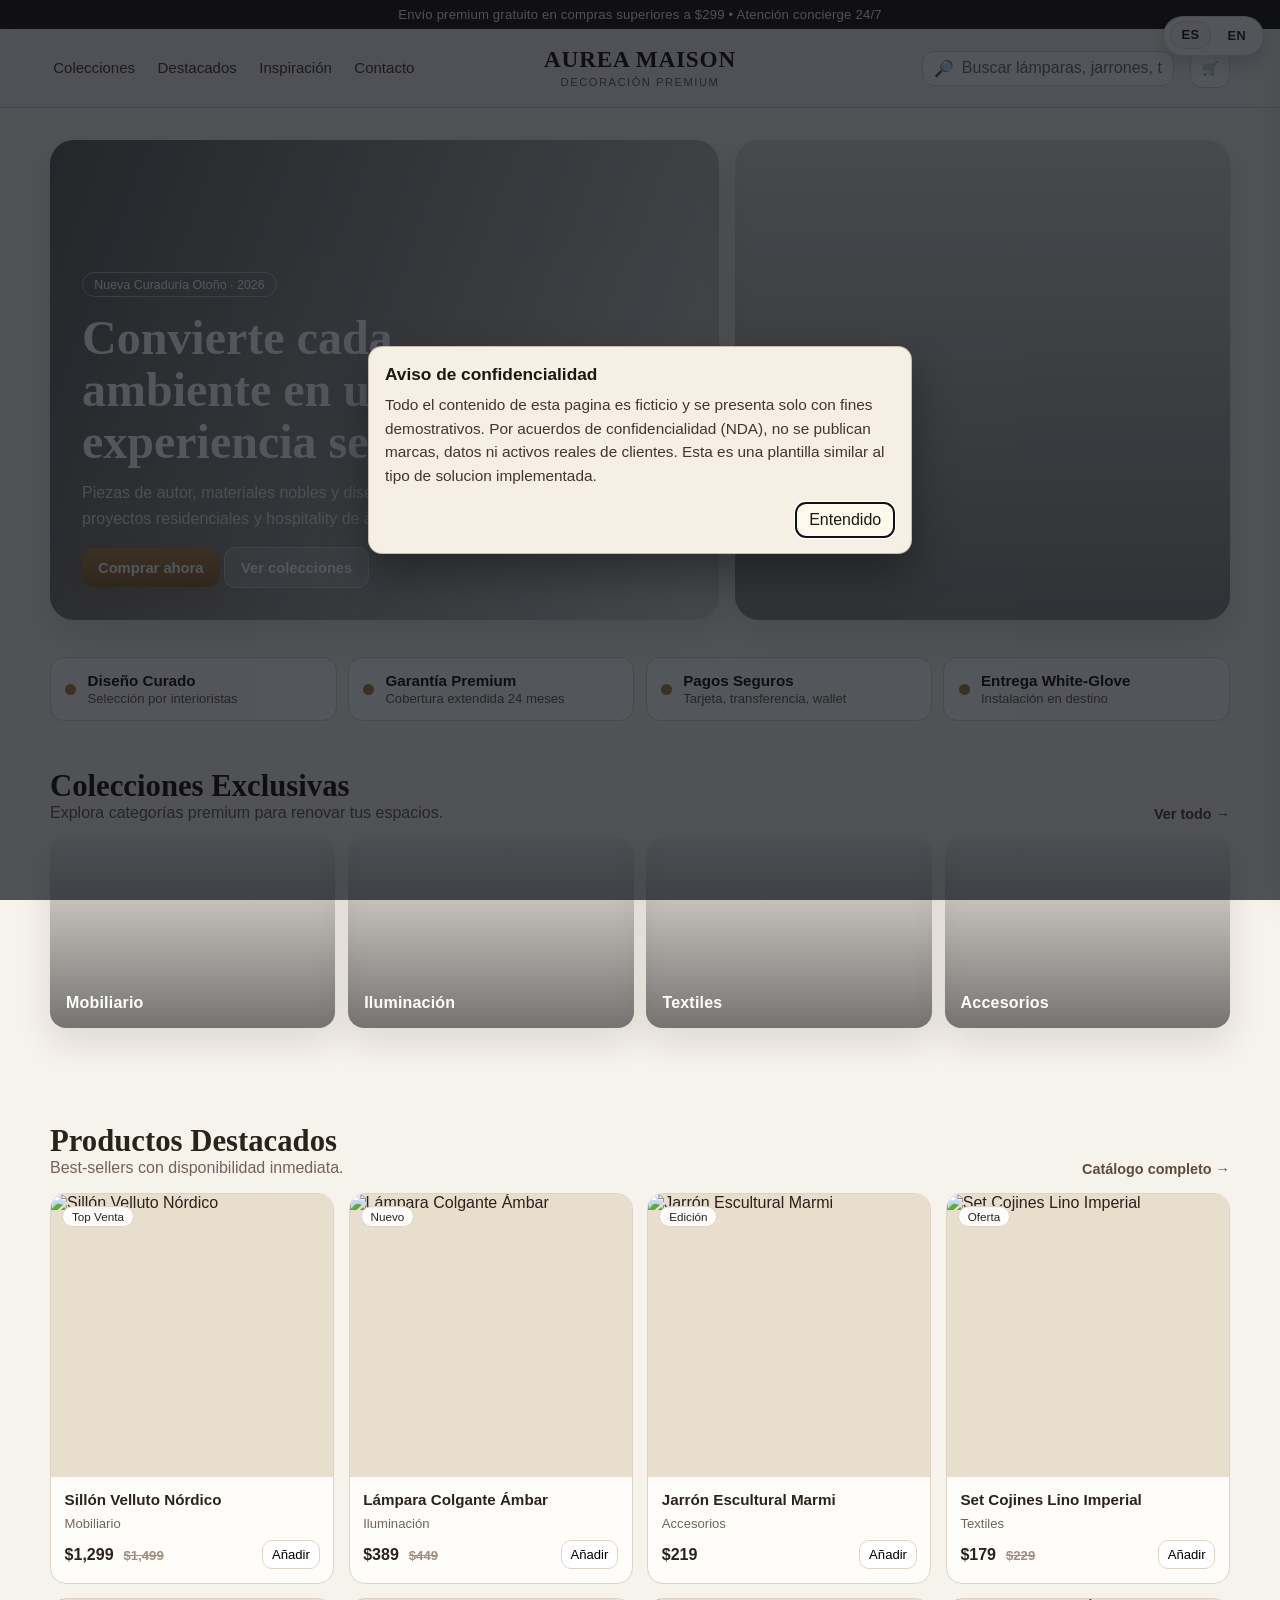
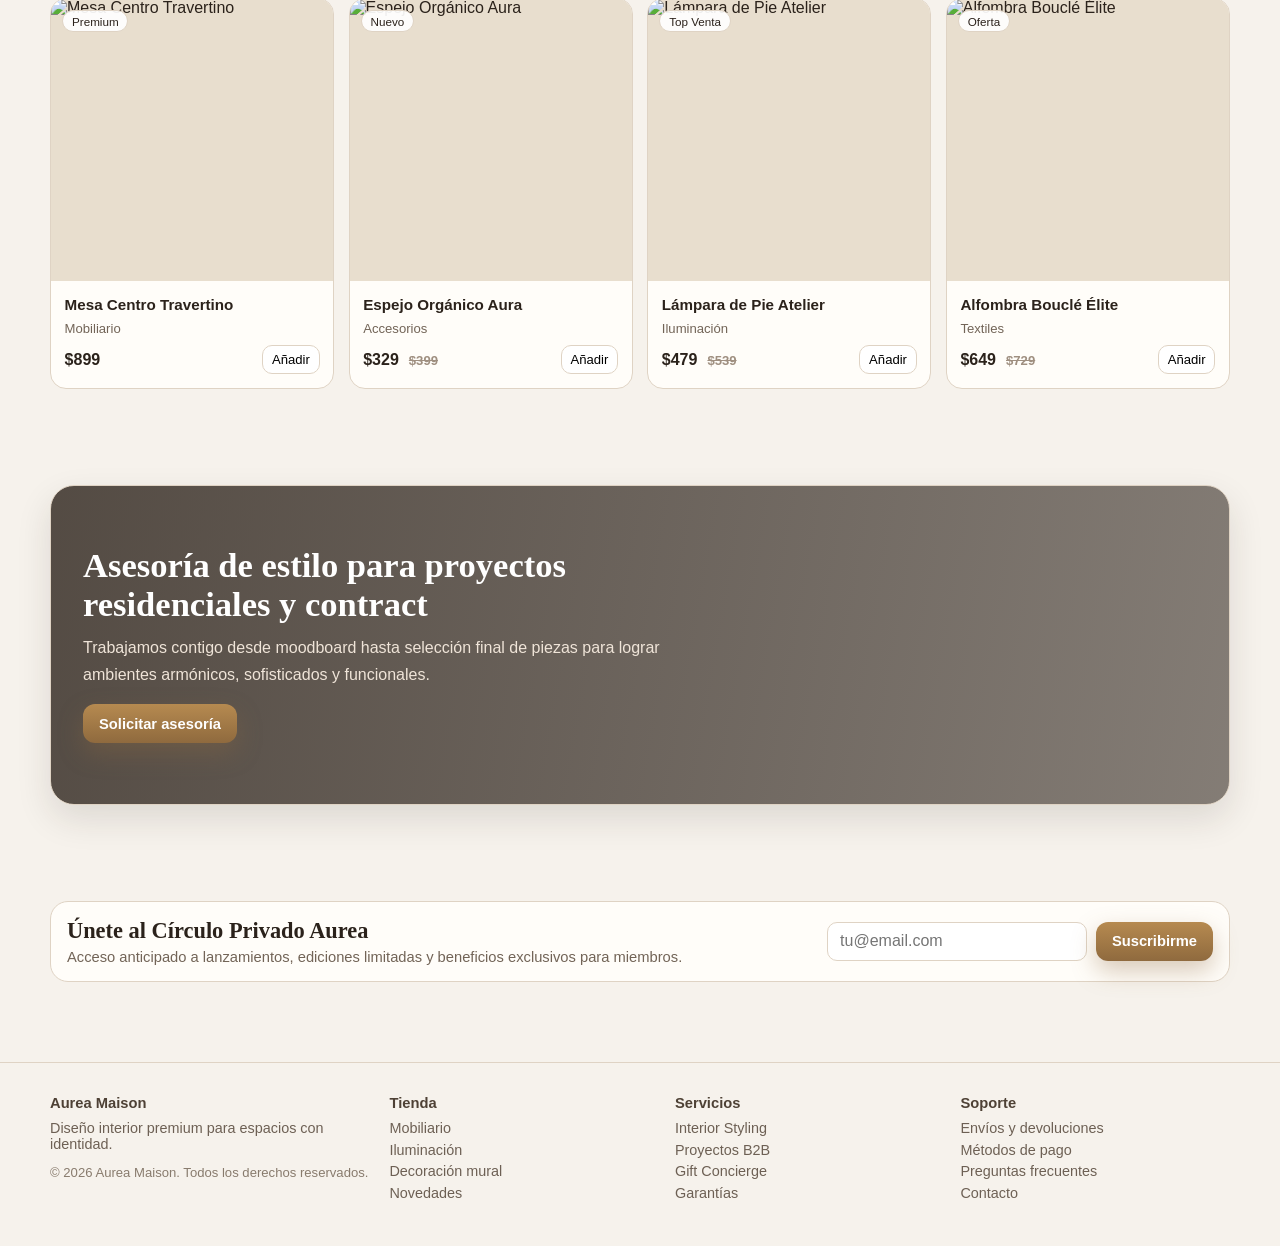
==== proyectos/ecommerce-decoracion-premium.html @ 163f564c "Portafolio Completo" ====
<!DOCTYPE html>
<html lang="es">
<head>
  <meta charset="UTF-8" />
  <meta name="viewport" content="width=device-width, initial-scale=1.0" />
  <title>Aurea Maison | Decoración Premium</title>
  <meta name="description" content="Ecommerce premium de decoración: muebles, iluminación, textiles y piezas de autor para elevar tus espacios." />
  <style>
    :root{
      --bg:#f6f2ec;
      --bg-soft:#efe8de;
      --paper:#fffdf9;
      --text:#2b221b;
      --muted:#726457;
      --gold:#b68a50;
      --gold-dark:#8f6a3e;
      --line:#dfd3c4;
      --ok:#2f7d57;
      --danger:#9f3b3b;
      --radius:16px;
      --shadow:0 14px 35px rgba(43,34,27,.12);
      --max:1180px;
    }

    *{box-sizing:border-box;margin:0;padding:0}
    html,body{
      font-family:"Inter","Segoe UI",Roboto,Arial,sans-serif;
      background: radial-gradient(1200px 500px at 100% -20%, #f2e7d8 0%, transparent 55%),var(--bg);
      color:var(--text);
      scroll-behavior:smooth;
    }
    a{text-decoration:none;color:inherit}
    img{max-width:100%;display:block}

    .container{width:min(100% - 2rem, var(--max));margin-inline:auto}

    /* Top bar */
    .topbar{
      background:#2f271f;
      color:#f7efe4;
      font-size:.82rem;
      padding:.45rem 0;
      text-align:center;
      letter-spacing:.2px;
    }

    /* Header */
    header{
      position:sticky;top:0;z-index:60;
      backdrop-filter: blur(8px);
      background:rgba(246,242,236,.86);
      border-bottom:1px solid var(--line);
    }
    .nav{
      min-height:78px;
      display:grid;
      grid-template-columns:1fr auto 1fr;
      align-items:center;
      gap:1rem;
    }
    .nav-left,.nav-right{
      display:flex;align-items:center;gap:1rem;
    }
    .nav-right{justify-content:flex-end}
    .brand{
      justify-self:center;
      text-align:center;
      line-height:1.1;
    }
    .brand h1{
      font-family: "Times New Roman", Georgia, serif;
      font-weight:600;
      letter-spacing:.8px;
      font-size:1.45rem;
    }
    .brand small{
      color:var(--muted);
      letter-spacing:1.5px;
      font-size:.7rem;
      text-transform:uppercase;
    }

    .menu{
      display:flex;gap:1rem;align-items:center;font-size:.94rem;color:#4f4339;
    }
    .menu a{padding:.35rem .2rem;border-bottom:1px solid transparent}
    .menu a:hover{border-color:#7b6857}

    .icon-btn{
      border:1px solid var(--line);
      background:var(--paper);
      width:40px;height:40px;border-radius:12px;
      display:grid;place-items:center;cursor:pointer;
      transition:.2s ease;
    }
    .icon-btn:hover{transform:translateY(-1px);box-shadow:var(--shadow)}
    .menu-toggle{display:none}

    .search{
      display:flex;align-items:center;gap:.5rem;
      border:1px solid var(--line);
      background:var(--paper);
      border-radius:12px;padding:.45rem .7rem;
      min-width:220px;
    }
    .search input{
      border:0;background:transparent;outline:none;width:100%;
      font:inherit;color:var(--text);
    }

    /* Hero */
    .hero{padding:2rem 0 1.5rem}
    .hero-grid{
      display:grid;grid-template-columns:1.15fr .85fr;gap:1rem;
    }
    .hero-main,.hero-side{
      border-radius:24px;overflow:hidden;position:relative;
      min-height:480px;
      box-shadow:var(--shadow);
    }
    .hero-main{
      background:
        linear-gradient(110deg, rgba(28,22,17,.62), rgba(28,22,17,.15)),
        url('https://images.unsplash.com/photo-1616594039964-3d5d5edbcb67?auto=format&fit=crop&w=1400&q=80') center/cover no-repeat;
    }
    .hero-side{
      background:
        linear-gradient(180deg, rgba(28,22,17,.12), rgba(28,22,17,.45)),
        url('https://images.unsplash.com/photo-1616627547584-bf28cee262db?auto=format&fit=crop&w=1000&q=80') center/cover no-repeat;
    }

    .hero-content{
      position:absolute;left:2rem;bottom:2rem;color:#fff;max-width:70%;
    }
    .pill{
      display:inline-block;
      border:1px solid rgba(255,255,255,.45);
      padding:.3rem .7rem;border-radius:999px;
      font-size:.78rem;margin-bottom:.9rem;
      backdrop-filter:blur(2px);
    }
    .hero h2{
      font-family:"Times New Roman",Georgia,serif;
      font-size:clamp(1.8rem,3.8vw,3rem);
      font-weight:600;line-height:1.08;margin-bottom:.8rem;
    }
    .hero p{color:#f1e9df;line-height:1.6;margin-bottom:1rem}
    .btn{
      border:0;cursor:pointer;border-radius:12px;
      padding:.72rem 1rem;font-weight:600;font-size:.92rem;
      display:inline-flex;align-items:center;gap:.45rem;transition:.2s ease;
    }
    .btn-gold{
      background:linear-gradient(180deg,var(--gold),var(--gold-dark));
      color:#fff;
      box-shadow:0 10px 25px rgba(143,106,62,.35);
    }
    .btn-gold:hover{transform:translateY(-1px)}
    .btn-light{
      background:rgba(255,255,255,.16);color:#fff;border:1px solid rgba(255,255,255,.35)
    }

    /* KPI strip */
    .strip{padding:.8rem 0 0}
    .strip-grid{
      display:grid;grid-template-columns:repeat(4,1fr);gap:.7rem;
    }
    .strip-card{
      border:1px solid var(--line);
      background:var(--paper);
      border-radius:14px;padding:.85rem .9rem;
      display:flex;gap:.7rem;align-items:center;
    }
    .dot{
      width:11px;height:11px;border-radius:999px;background:var(--gold)
    }
    .strip-card strong{display:block;font-size:.95rem}
    .strip-card span{font-size:.82rem;color:var(--muted)}

    /* Sections */
    section{padding:3rem 0}
    .sec-head{display:flex;justify-content:space-between;align-items:end;gap:1rem;margin-bottom:1rem}
    .sec-head h3{
      font-family:"Times New Roman",Georgia,serif;
      font-size:clamp(1.4rem,2.4vw,2rem);
      font-weight:600;
    }
    .sec-head p{color:var(--muted)}
    .link{color:#5f4c39;font-weight:600;font-size:.9rem}

    /* Categories */
    .cats{
      display:grid;grid-template-columns:repeat(4,1fr);gap:.8rem;
    }
    .cat{
      border-radius:16px;overflow:hidden;position:relative;min-height:190px;
      box-shadow:var(--shadow);
    }
    .cat::after{
      content:"";position:absolute;inset:0;
      background:linear-gradient(180deg,rgba(0,0,0,.05),rgba(0,0,0,.52));
    }
    .cat span{
      position:absolute;left:1rem;bottom:1rem;color:#fff;z-index:1;
      font-weight:600;letter-spacing:.2px
    }

    /* Products */
    .products{
      display:grid;grid-template-columns:repeat(4,1fr);gap:.9rem;
    }
    .card{
      border:1px solid var(--line);
      background:var(--paper);
      border-radius:16px;overflow:hidden;
      transition:.2s ease;position:relative;
    }
    .card:hover{transform:translateY(-3px);box-shadow:var(--shadow)}
    .thumb{
      aspect-ratio: 1 / 1;
      background:#e8dece;
      overflow:hidden;
    }
    .thumb img{width:100%;height:100%;object-fit:cover}
    .badge{
      position:absolute;left:.7rem;top:.7rem;
      background:rgba(255,255,255,.92);
      border:1px solid var(--line);
      border-radius:999px;font-size:.73rem;
      padding:.2rem .55rem;
    }
    .info{padding:.85rem}
    .title{font-size:.95rem;font-weight:600;line-height:1.35;margin-bottom:.35rem}
    .meta{font-size:.82rem;color:var(--muted);margin-bottom:.55rem}
    .price-row{display:flex;justify-content:space-between;align-items:center;gap:.5rem}
    .price{font-weight:700}
    .old{font-size:.82rem;color:#9f8f80;text-decoration:line-through;margin-left:.35rem}
    .mini-btn{
      border:1px solid var(--line);background:#fff;border-radius:10px;
      padding:.38rem .55rem;font-size:.82rem;cursor:pointer;
    }

    /* Story banner */
    .story{
      border:1px solid var(--line);
      background:
        linear-gradient(100deg, rgba(38,28,20,.78), rgba(38,28,20,.55)),
        url('https://images.unsplash.com/photo-1616047006789-b7af5afb8c20?auto=format&fit=crop&w=1600&q=80') center/cover no-repeat;
      border-radius:24px;min-height:320px;
      display:flex;align-items:center;
      padding:2rem;color:#fff;
      box-shadow:var(--shadow);
    }
    .story .content{max-width:620px}
    .story h3{
      font-family:"Times New Roman",Georgia,serif;
      font-size:clamp(1.5rem,2.7vw,2.3rem);
      margin-bottom:.7rem;font-weight:600;
    }
    .story p{color:#efe4d8;line-height:1.65;margin-bottom:1rem}

    /* Newsletter + footer */
    .newsletter{
      border:1px solid var(--line);
      background:var(--paper);
      border-radius:18px;padding:1rem;
      display:grid;grid-template-columns:1fr auto;gap:1rem;align-items:center;
    }
    .newsletter p{color:var(--muted);font-size:.92rem}
    .news-form{display:flex;gap:.55rem;flex-wrap:wrap;justify-content:flex-end}
    .news-form input{
      border:1px solid var(--line);background:#fff;border-radius:10px;
      padding:.62rem .75rem;min-width:260px;font:inherit;
    }

    footer{
      margin-top:2rem;padding:2rem 0 2.5rem;border-top:1px solid var(--line);
      color:#6d6054;font-size:.9rem;
    }
    .foot{
      display:grid;grid-template-columns:1.2fr 1fr 1fr 1fr;gap:1rem;
    }
    .foot h4{font-size:.92rem;color:#4e4135;margin-bottom:.55rem}
    .foot ul{list-style:none}
    .foot li{margin-bottom:.35rem}
    .subtle{font-size:.82rem;color:#887b6d;margin-top:.8rem}

    /* Cart Drawer */
    .drawer{
      position:fixed;top:0;right:-420px;width:400px;max-width:100%;
      height:100%;background:var(--paper);z-index:100;
      border-left:1px solid var(--line);
      box-shadow:-14px 0 35px rgba(0,0,0,.12);
      transition:.25s ease;display:flex;flex-direction:column;
    }
    .drawer.open{right:0}
    .drawer-head,.drawer-foot{
      padding:1rem;border-bottom:1px solid var(--line);
    }
    .drawer-foot{border-bottom:0;border-top:1px solid var(--line);margin-top:auto}
    .drawer-list{padding:1rem;display:grid;gap:.7rem;max-height:55vh;overflow:auto}
    .item{
      border:1px solid var(--line);border-radius:12px;padding:.6rem;
      display:grid;grid-template-columns:62px 1fr auto;gap:.55rem;align-items:center;
      background:#fff;
    }
    .item img{width:62px;height:62px;object-fit:cover;border-radius:8px}
    .qty{
      display:inline-flex;align-items:center;border:1px solid var(--line);border-radius:8px;overflow:hidden
    }
    .qty button{
      border:0;background:#f6efe6;width:24px;height:24px;cursor:pointer
    }
    .qty span{width:24px;text-align:center;font-size:.85rem}
    .overlay{
      position:fixed;inset:0;background:rgba(0,0,0,.25);
      backdrop-filter:blur(1px);opacity:0;pointer-events:none;transition:.2s;z-index:90;
    }
    .overlay.show{opacity:1;pointer-events:auto}
    .total{display:flex;justify-content:space-between;font-weight:700;margin-bottom:.8rem}
    .msg{
      display:none;margin-top:.6rem;padding:.55rem .7rem;border-radius:10px;
      background:rgba(47,125,87,.12);border:1px solid rgba(47,125,87,.25);color:var(--ok);font-size:.86rem;
    }

    /* Responsive */
    @media (max-width: 1080px){
      .products,.cats{grid-template-columns:repeat(3,1fr)}
      .hero-grid{grid-template-columns:1fr}
      .hero-side{min-height:260px}
      .hero-main{min-height:420px}
      .foot{grid-template-columns:1fr 1fr}
    }
    @media (max-width: 800px){
      .menu{
        position:absolute;left:0;right:0;top:78px;background:rgba(246,242,236,.98);
        border-bottom:1px solid var(--line);
        display:none;flex-direction:column;align-items:flex-start;padding:1rem;
      }
      .menu.show{display:flex}
      .menu-toggle{display:grid}
      .search{display:none}
      .nav{grid-template-columns:auto 1fr auto}
      .brand{justify-self:start}
      .nav-left{display:none}
      .strip-grid{grid-template-columns:1fr 1fr}
      .cats,.products{grid-template-columns:repeat(2,1fr)}
      .newsletter{grid-template-columns:1fr}
      .news-form{justify-content:flex-start}
      .hero-content{max-width:88%;left:1.2rem;bottom:1.2rem}
    }
    @media (max-width: 520px){
      .cats,.products,.strip-grid,.foot{grid-template-columns:1fr}
      .drawer{width:100%}
    }
  </style>
</head>
<body>
  <div class="topbar">Envío premium gratuito en compras superiores a $299 • Atención concierge 24/7</div>

  <header>
    <div class="container nav">
      <div class="nav-left">
        <nav id="menu" class="menu">
          <a href="#colecciones">Colecciones</a>
          <a href="#destacados">Destacados</a>
          <a href="#inspiracion">Inspiración</a>
          <a href="#contacto">Contacto</a>
        </nav>
      </div>

      <div class="brand">
        <h1>AUREA MAISON</h1>
        <small>Decoración Premium</small>
      </div>

      <div class="nav-right">
        <label class="search" aria-label="Buscar productos">
          🔎 <input id="searchInput" type="text" placeholder="Buscar lámparas, jarrones, textiles..." />
        </label>
        <button id="menuToggle" class="icon-btn menu-toggle" aria-label="Abrir menú">☰</button>
        <button id="cartBtn" class="icon-btn" aria-label="Abrir carrito">🛒</button>
      </div>
    </div>
  </header>

  <main>
    <section class="hero">
      <div class="container hero-grid">
        <article class="hero-main">
          <div class="hero-content">
            <span class="pill">Nueva Curaduría Otoño · 2026</span>
            <h2>Convierte cada ambiente en una experiencia sensorial</h2>
            <p>Piezas de autor, materiales nobles y diseño atemporal para proyectos residenciales y hospitality de alto nivel.</p>
            <button class="btn btn-gold" onclick="scrollToSection('destacados')">Comprar ahora</button>
            <button class="btn btn-light" onclick="scrollToSection('colecciones')">Ver colecciones</button>
          </div>
        </article>
        <article class="hero-side"></article>
      </div>
    </section>

    <section class="strip">
      <div class="container strip-grid">
        <div class="strip-card"><span class="dot"></span><div><strong>Diseño Curado</strong><span>Selección por interioristas</span></div></div>
        <div class="strip-card"><span class="dot"></span><div><strong>Garantía Premium</strong><span>Cobertura extendida 24 meses</span></div></div>
        <div class="strip-card"><span class="dot"></span><div><strong>Pagos Seguros</strong><span>Tarjeta, transferencia, wallet</span></div></div>
        <div class="strip-card"><span class="dot"></span><div><strong>Entrega White-Glove</strong><span>Instalación en destino</span></div></div>
      </div>
    </section>

    <section id="colecciones">
      <div class="container">
        <div class="sec-head">
          <div>
            <h3>Colecciones Exclusivas</h3>
            <p>Explora categorías premium para renovar tus espacios.</p>
          </div>
          <a class="link" href="#">Ver todo →</a>
        </div>

        <div class="cats">
          <a class="cat" href="#" style="background:url('https://images.unsplash.com/photo-1616486338812-3dadae4b4ace?auto=format&fit=crop&w=900&q=80') center/cover no-repeat;"><span>Mobiliario</span></a>
          <a class="cat" href="#" style="background:url('https://images.unsplash.com/photo-1513506003901-1e6a229e2d15?auto=format&fit=crop&w=900&q=80') center/cover no-repeat;"><span>Iluminación</span></a>
          <a class="cat" href="#" style="background:url('https://images.unsplash.com/photo-1616627561839-074385245ff6?auto=format&fit=crop&w=900&q=80') center/cover no-repeat;"><span>Textiles</span></a>
          <a class="cat" href="#" style="background:url('https://images.unsplash.com/photo-1578500494198-246f612d3b3d?auto=format&fit=crop&w=900&q=80') center/cover no-repeat;"><span>Accesorios</span></a>
        </div>
      </div>
    </section>

    <section id="destacados">
      <div class="container">
        <div class="sec-head">
          <div>
            <h3>Productos Destacados</h3>
            <p>Best-sellers con disponibilidad inmediata.</p>
          </div>
          <a class="link" href="#">Catálogo completo →</a>
        </div>

        <div id="productsGrid" class="products"></div>
      </div>
    </section>

    <section id="inspiracion">
      <div class="container">
        <article class="story">
          <div class="content">
            <h3>Asesoría de estilo para proyectos residenciales y contract</h3>
            <p>Trabajamos contigo desde moodboard hasta selección final de piezas para lograr ambientes armónicos, sofisticados y funcionales.</p>
            <button class="btn btn-gold" onclick="scrollToSection('contacto')">Solicitar asesoría</button>
          </div>
        </article>
      </div>
    </section>

    <section id="contacto">
      <div class="container">
        <div class="newsletter">
          <div>
            <h3 style="font-family:'Times New Roman',Georgia,serif;font-size:1.4rem;margin-bottom:.35rem;">Únete al Círculo Privado Aurea</h3>
            <p>Acceso anticipado a lanzamientos, ediciones limitadas y beneficios exclusivos para miembros.</p>
          </div>
          <form id="newsForm" class="news-form">
            <input type="email" id="newsEmail" required placeholder="tu@email.com" />
            <button class="btn btn-gold" type="submit">Suscribirme</button>
          </form>
        </div>
        <div id="newsMsg" class="msg">✅ Suscripción confirmada. Revisa tu correo para activar beneficios.</div>
      </div>
    </section>
  </main>

  <footer>
    <div class="container foot">
      <div>
        <h4>Aurea Maison</h4>
        <p>Diseño interior premium para espacios con identidad.</p>
        <p class="subtle">© <span id="year"></span> Aurea Maison. Todos los derechos reservados.</p>
      </div>
      <div>
        <h4>Tienda</h4>
        <ul>
          <li><a href="#">Mobiliario</a></li>
          <li><a href="#">Iluminación</a></li>
          <li><a href="#">Decoración mural</a></li>
          <li><a href="#">Novedades</a></li>
        </ul>
      </div>
      <div>
        <h4>Servicios</h4>
        <ul>
          <li><a href="#">Interior Styling</a></li>
          <li><a href="#">Proyectos B2B</a></li>
          <li><a href="#">Gift Concierge</a></li>
          <li><a href="#">Garantías</a></li>
        </ul>
      </div>
      <div>
        <h4>Soporte</h4>
        <ul>
          <li><a href="#">Envíos y devoluciones</a></li>
          <li><a href="#">Métodos de pago</a></li>
          <li><a href="#">Preguntas frecuentes</a></li>
          <li><a href="#">Contacto</a></li>
        </ul>
      </div>
    </div>
  </footer>

  <!-- Overlay + Drawer Carrito -->
  <div id="overlay" class="overlay"></div>
  <aside id="drawer" class="drawer" aria-label="Carrito de compras">
    <div class="drawer-head">
      <strong>Tu carrito</strong>
      <p style="font-size:.85rem;color:var(--muted);margin-top:.2rem;">Piezas seleccionadas para tu espacio.</p>
    </div>
    <div id="drawerList" class="drawer-list"></div>
    <div class="drawer-foot">
      <div class="total"><span>Total</span><span id="cartTotal">$0</span></div>
      <button class="btn btn-gold" style="width:100%">Finalizar compra</button>
    </div>
  </aside>

  <script>
    // Data de productos (demo)
    const PRODUCTS = [
      { id: 1, name: "Sillón Velluto Nórdico", category: "Mobiliario", price: 1299, oldPrice: 1499, badge: "Top Venta", image: "https://images.unsplash.com/photo-1505693416388-ac5ce068fe85?auto=format&fit=crop&w=900&q=80" },
      { id: 2, name: "Lámpara Colgante Ámbar", category: "Iluminación", price: 389, oldPrice: 449, badge: "Nuevo", image: "https://images.unsplash.com/photo-1519710164239-da123dc03ef4?auto=format&fit=crop&w=900&q=80" },
      { id: 3, name: "Jarrón Escultural Marmi", category: "Accesorios", price: 219, oldPrice: 0, badge: "Edición", image: "https://images.unsplash.com/photo-1616046229478-9901c5536a45?auto=format&fit=crop&w=900&q=80" },
      { id: 4, name: "Set Cojines Lino Imperial", category: "Textiles", price: 179, oldPrice: 229, badge: "Oferta", image: "https://images.unsplash.com/photo-1615529182904-14819c35db37?auto=format&fit=crop&w=900&q=80" },
      { id: 5, name: "Mesa Centro Travertino", category: "Mobiliario", price: 899, oldPrice: 0, badge: "Premium", image: "https://images.unsplash.com/photo-1616594039964-3d5d5edbcb67?auto=format&fit=crop&w=900&q=80" },
      { id: 6, name: "Espejo Orgánico Aura", category: "Accesorios", price: 329, oldPrice: 399, badge: "Nuevo", image: "https://images.unsplash.com/photo-1618220179428-22790b461013?auto=format&fit=crop&w=900&q=80" },
      { id: 7, name: "Lámpara de Pie Atelier", category: "Iluminación", price: 479, oldPrice: 539, badge: "Top Venta", image: "https://images.unsplash.com/photo-1540932239986-30128078f3c5?auto=format&fit=crop&w=900&q=80" },
      { id: 8, name: "Alfombra Bouclé Élite", category: "Textiles", price: 649, oldPrice: 729, badge: "Oferta", image: "https://images.unsplash.com/photo-1616627457140-7d0e98f6d7c9?auto=format&fit=crop&w=900&q=80" }
    ];

    const productsGrid = document.getElementById("productsGrid");
    const searchInput = document.getElementById("searchInput");
    const yearEl = document.getElementById("year");

    const drawer = document.getElementById("drawer");
    const overlay = document.getElementById("overlay");
    const cartBtn = document.getElementById("cartBtn");
    const drawerList = document.getElementById("drawerList");
    const cartTotal = document.getElementById("cartTotal");

    const menu = document.getElementById("menu");
    const menuToggle = document.getElementById("menuToggle");

    const newsForm = document.getElementById("newsForm");
    const newsMsg = document.getElementById("newsMsg");

    let cart = [];

    // Init
    yearEl.textContent = new Date().getFullYear();
    renderProducts(PRODUCTS);

    // Helpers
    function money(v){ return `$${v.toLocaleString("en-US")}`; }

    function scrollToSection(id){
      document.getElementById(id).scrollIntoView({behavior:"smooth"});
    }

    // Render productos
    function renderProducts(list){
      productsGrid.innerHTML = "";
      if(!list.length){
        productsGrid.innerHTML = `<p style="grid-column:1/-1;color:var(--muted)">No encontramos productos con ese criterio.</p>`;
        return;
      }

      list.forEach(p => {
        const article = document.createElement("article");
        article.className = "card";
        article.innerHTML = `
          <span class="badge">${p.badge}</span>
          <div class="thumb"><img src="${p.image}" alt="${p.name}" loading="lazy"></div>
          <div class="info">
            <h4 class="title">${p.name}</h4>
            <p class="meta">${p.category}</p>
            <div class="price-row">
              <div class="price">
                ${money(p.price)}
                ${p.oldPrice ? `<span class="old">${money(p.oldPrice)}</span>` : ""}
              </div>
              <button class="mini-btn" data-add="${p.id}">Añadir</button>
            </div>
          </div>
        `;
        productsGrid.appendChild(article);
      });

      // listeners add cart
      document.querySelectorAll("[data-add]").forEach(btn=>{
        btn.addEventListener("click", ()=>{
          const id = Number(btn.getAttribute("data-add"));
          addToCart(id);
        });
      });
    }

    // Search
    searchInput.addEventListener("input", e=>{
      const q = e.target.value.toLowerCase().trim();
      const filtered = PRODUCTS.filter(p =>
        p.name.toLowerCase().includes(q) ||
        p.category.toLowerCase().includes(q) ||
        p.badge.toLowerCase().includes(q)
      );
      renderProducts(filtered);
    });

    // Cart logic
    function addToCart(id){
      const product = PRODUCTS.find(p => p.id === id);
      const existing = cart.find(i => i.id === id);

      if(existing) existing.qty += 1;
      else cart.push({ ...product, qty: 1 });

      renderCart();
      openCart();
    }

    function changeQty(id, delta){
      const item = cart.find(i => i.id === id);
      if(!item) return;
      item.qty += delta;
      if(item.qty <= 0) cart = cart.filter(i => i.id !== id);
      renderCart();
    }

    function renderCart(){
      drawerList.innerHTML = "";
      if(!cart.length){
        drawerList.innerHTML = `<p style="color:var(--muted);font-size:.9rem">Tu carrito está vacío.</p>`;
        cartTotal.textContent = "$0";
        return;
      }

      cart.forEach(item=>{
        const row = document.createElement("div");
        row.className = "item";
        row.innerHTML = `
          <img src="${item.image}" alt="${item.name}">
          <div>
            <strong style="font-size:.9rem">${item.name}</strong>
            <p style="font-size:.82rem;color:var(--muted)">${money(item.price)}</p>
          </div>
          <div>
            <div class="qty">
              <button data-q="${item.id}" data-d="-1">−</button>
              <span>${item.qty}</span>
              <button data-q="${item.id}" data-d="1">+</button>
            </div>
          </div>
        `;
        drawerList.appendChild(row);
      });

      const total = cart.reduce((acc, i)=> acc + (i.price * i.qty), 0);
      cartTotal.textContent = money(total);

      document.querySelectorAll("[data-q]").forEach(btn=>{
        btn.addEventListener("click", ()=>{
          const id = Number(btn.getAttribute("data-q"));
          const delta = Number(btn.getAttribute("data-d"));
          changeQty(id, delta);
        });
      });
    }

    // Drawer
    function openCart(){
      drawer.classList.add("open");
      overlay.classList.add("show");
    }
    function closeCart(){
      drawer.classList.remove("open");
      overlay.classList.remove("show");
    }

    cartBtn.addEventListener("click", openCart);
    overlay.addEventListener("click", closeCart);
    document.addEventListener("keydown", e => {
      if(e.key === "Escape") closeCart();
    });

    // Mobile menu
    menuToggle.addEventListener("click", ()=> menu.classList.toggle("show"));
    menu.querySelectorAll("a").forEach(a=> a.addEventListener("click", ()=> menu.classList.remove("show")));

    // Newsletter
    newsForm.addEventListener("submit", e=>{
      e.preventDefault();
      if(!newsForm.checkValidity()){
        newsForm.reportValidity();
        return;
      }
      const email = document.getElementById("newsEmail").value.trim();
      console.log("Suscripción:", email);
      newsForm.reset();
      newsMsg.style.display = "block";
      setTimeout(()=> newsMsg.style.display = "none", 4500);
    });
  </script>
  <script>
    (function () {
      const style = document.createElement("style");
      style.textContent = ""
        + ".legal-popup-overlay{position:fixed;inset:0;background:rgba(2,6,16,.68);display:grid;place-items:center;padding:1rem;z-index:9999;opacity:0;visibility:hidden;transition:opacity .2s ease,visibility .2s ease}" 
        + ".legal-popup-overlay.is-visible{opacity:1;visibility:visible}" 
        + ".legal-popup{width:min(100%,34rem);background:#f6efe3;color:#1b1714;border:1px solid rgba(47,39,34,.25);border-radius:14px;padding:1rem 1rem .9rem;box-shadow:0 20px 40px rgba(0,0,0,.35)}" 
        + ".legal-popup h2{margin:0 0 .45rem;font-size:1.08rem;line-height:1.3}" 
        + ".legal-popup p{margin:0;color:#3f362f;line-height:1.55;font-size:.96rem}" 
        + ".legal-popup-actions{margin-top:.9rem;display:flex;justify-content:flex-end}" 
        + ".legal-popup-close{border:1px solid rgba(47,39,34,.3);background:#fff8ec;color:#1b1714;border-radius:10px;padding:.5rem .8rem;font:inherit;cursor:pointer}";
      document.head.appendChild(style);

      const overlay = document.createElement("div");
      overlay.className = "legal-popup-overlay";
      overlay.innerHTML = ""
        + "<section class=\"legal-popup\" role=\"dialog\" aria-modal=\"true\" aria-labelledby=\"legalPopupTitle\">"
        + "<h2 id=\"legalPopupTitle\">Aviso de confidencialidad</h2>"
        + "<p>Todo el contenido de esta pagina es ficticio y se presenta solo con fines demostrativos. Por acuerdos de confidencialidad (NDA), no se publican marcas, datos ni activos reales de clientes. Esta es una plantilla similar al tipo de solucion implementada.</p>"
        + "<div class=\"legal-popup-actions\"><button type=\"button\" class=\"legal-popup-close\">Entendido</button></div>"
        + "</section>";
      document.body.appendChild(overlay);

      const closeButton = overlay.querySelector(".legal-popup-close");
      const dialog = overlay.querySelector(".legal-popup");

      function closePopup() {
        overlay.classList.remove("is-visible");
      }

      closeButton.addEventListener("click", closePopup);
      overlay.addEventListener("click", function (event) {
        if (event.target === overlay) closePopup();
      });
      document.addEventListener("keydown", function (event) {
        if (event.key === "Escape") closePopup();
      });

      window.requestAnimationFrame(function () {
        overlay.classList.add("is-visible");
        closeButton.focus();
      });

      if (dialog) {
        dialog.addEventListener("click", function (event) {
          event.stopPropagation();
        });
      }
    })();
  </script>
  <script src="../js/projects-i18n.js"></script>
</body>
</html>
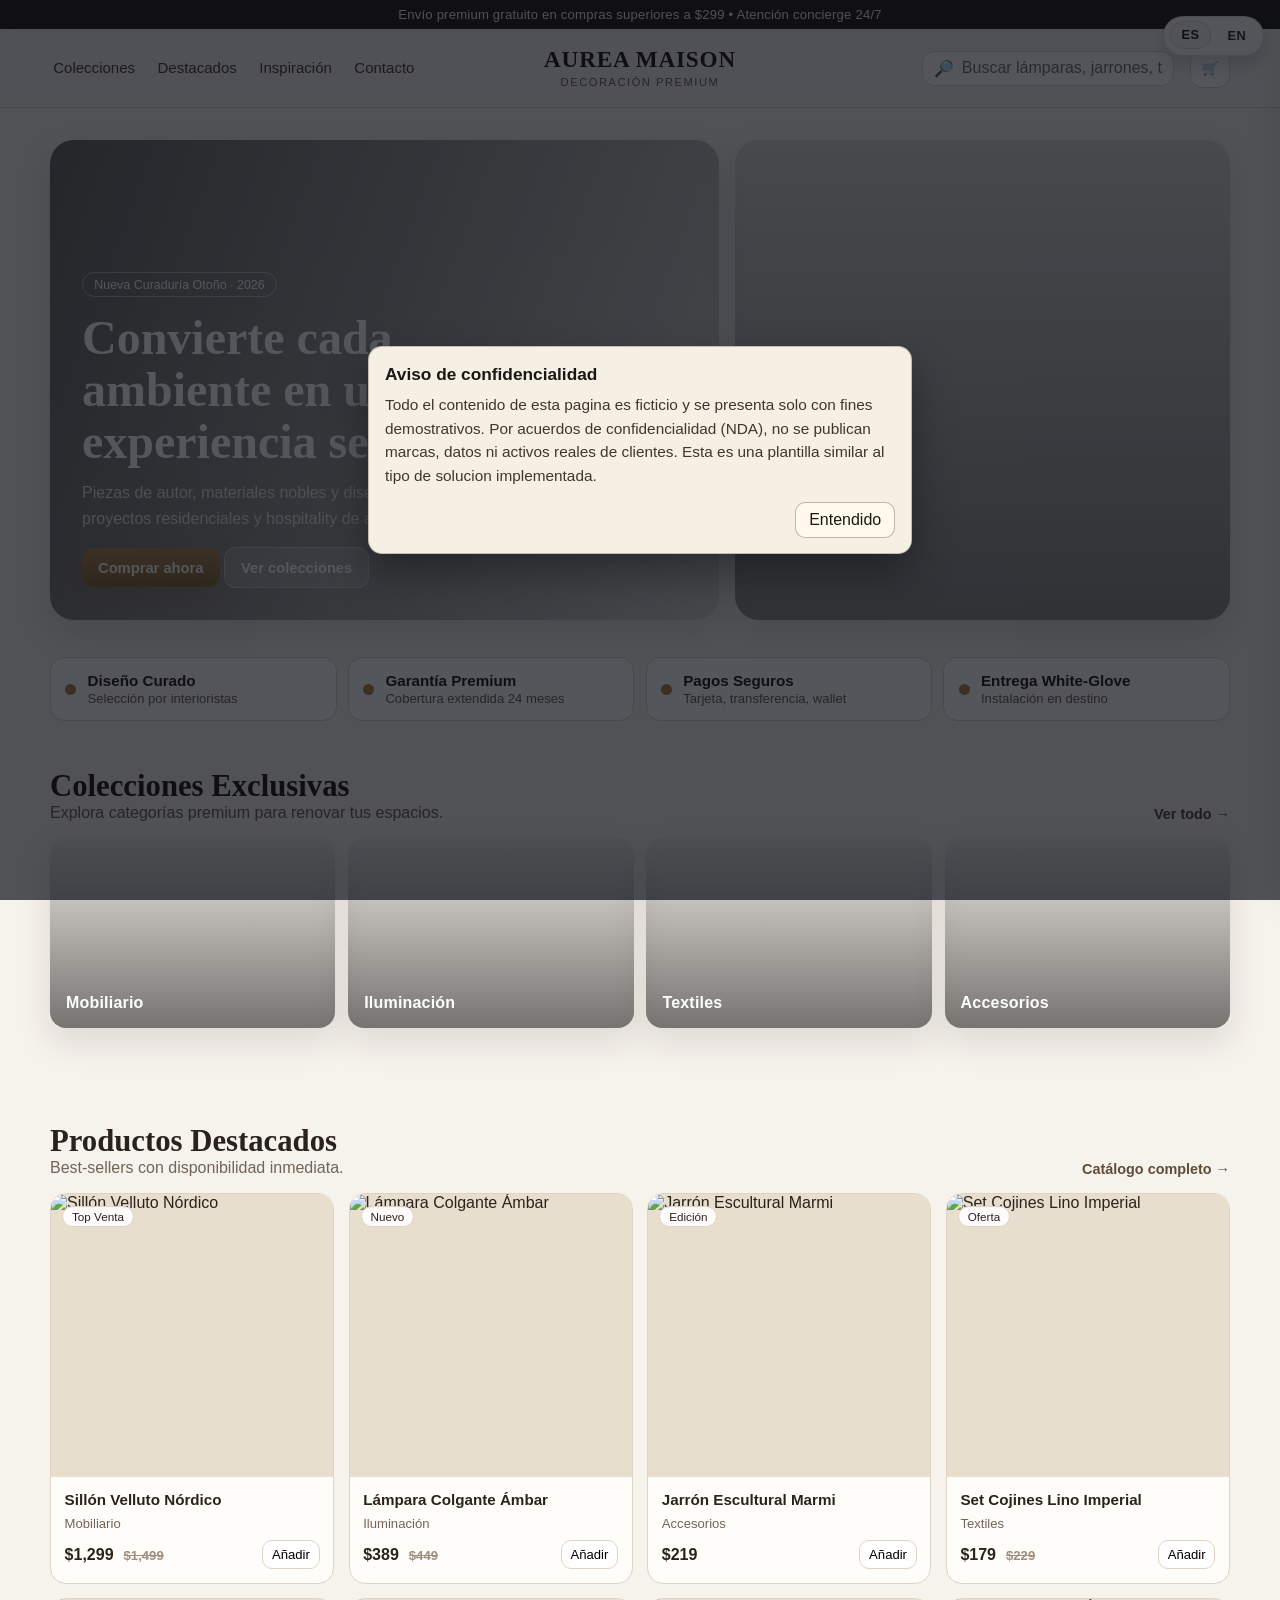
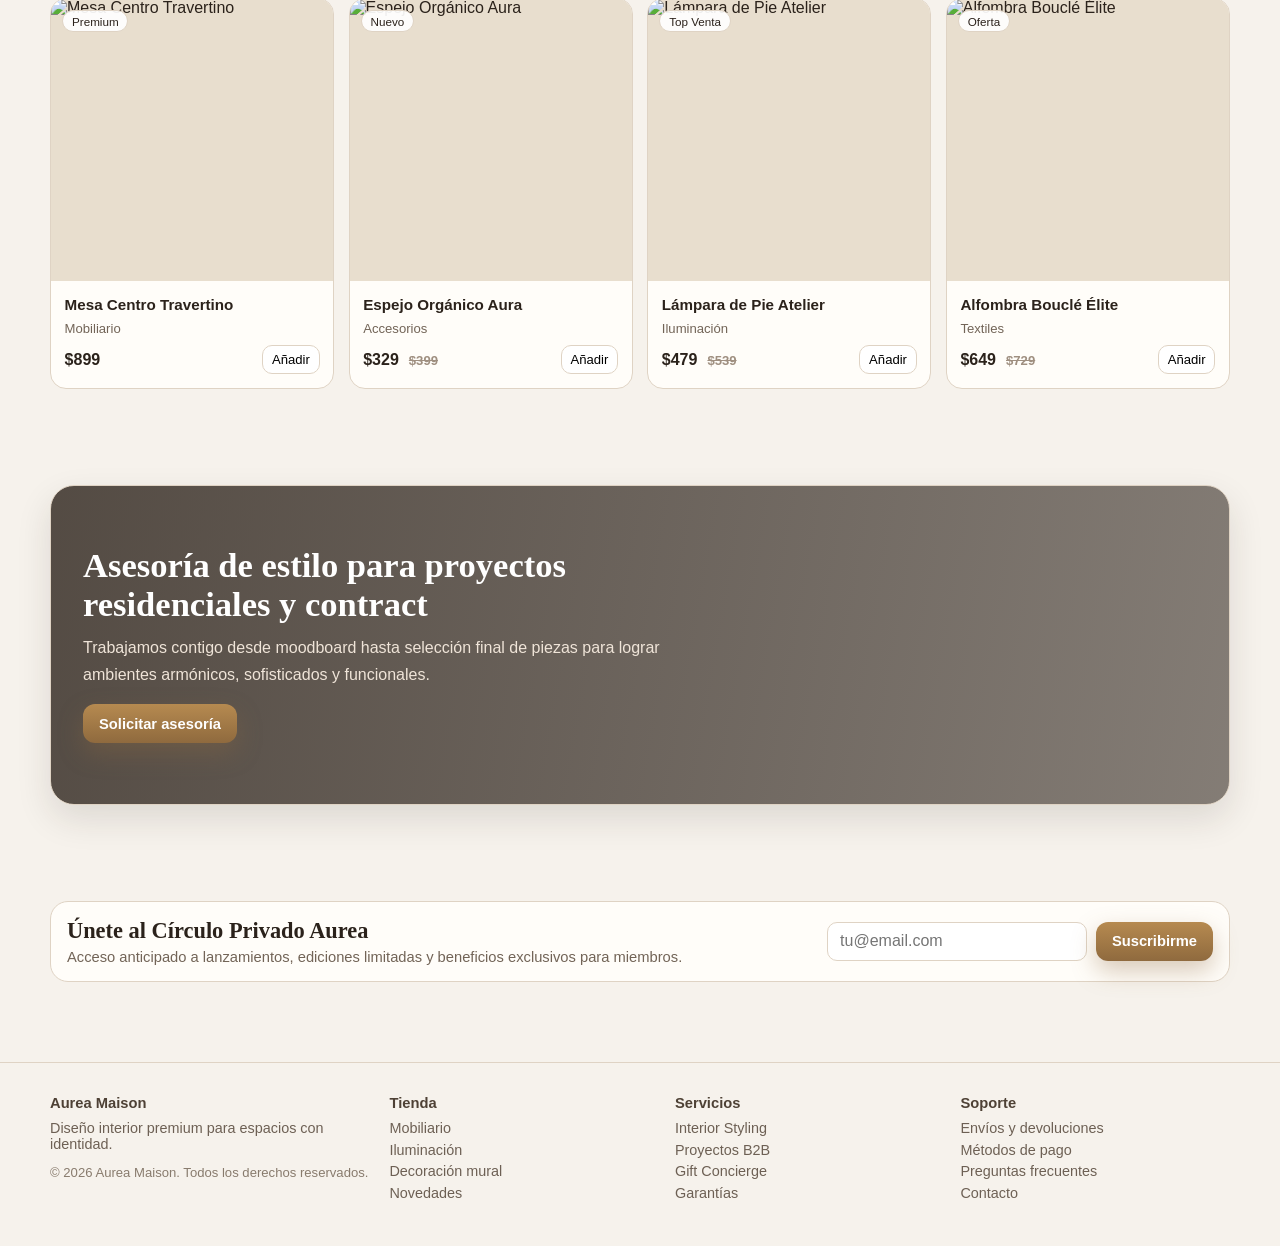
==== commit cc3ef85b: "revision de error de carga" ====
--- a/proyectos/ecommerce-decoracion-premium.html
+++ b/proyectos/ecommerce-decoracion-premium.html
@@ -5,6 +5,8 @@
   <meta name="viewport" content="width=device-width, initial-scale=1.0" />
   <title>Aurea Maison | Decoración Premium</title>
   <meta name="description" content="Ecommerce premium de decoración: muebles, iluminación, textiles y piezas de autor para elevar tus espacios." />
+  <link rel="preconnect" href="https://images.unsplash.com" crossorigin />
+  <link rel="dns-prefetch" href="//images.unsplash.com" />
   <style>
     :root{
       --bg:#f6f2ec;
@@ -757,6 +759,6 @@
       }
     })();
   </script>
-  <script src="../js/projects-i18n.js"></script>
+  <script src="../js/projects-i18n.js" defer></script>
 </body>
 </html>
